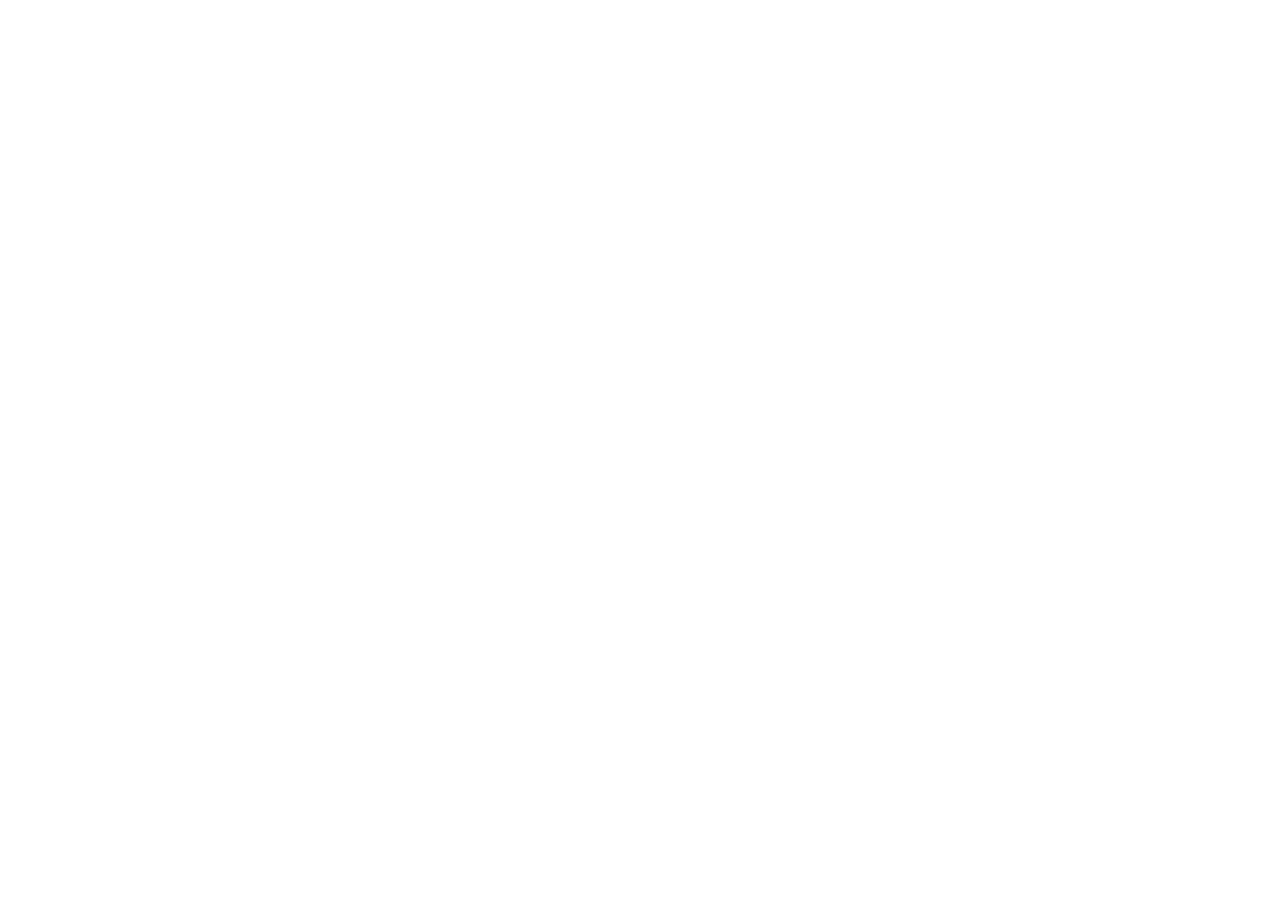
==== about.html @ d8b1a59b "Init : création du dépot, arborescence des fichiers et structure HTML de base" ====
<!DOCTYPE html>
<html lang="en">
<head>
    <meta charset="UTF-8">
    <meta name="viewport" content="width=device-width, initial-scale=1.0">
    <title>A propos - AfriTalent</title>
    <link href="https://cdn.jsdelivr.net/npm/bootstrap@5.3.0/dist/css/bootstrap.min.css" rel="stylesheet">
    <link rel="stylesheet" href="css/style.css">
</head>
<body>
     
     
    <script src="https://cdn.jsdelivr.net/npm/bootstrap@5.3.0/dist/js/bootstrap.bundle.min.js"></script>

    
    <script src="js/main.js"></script>

</body>
</html>
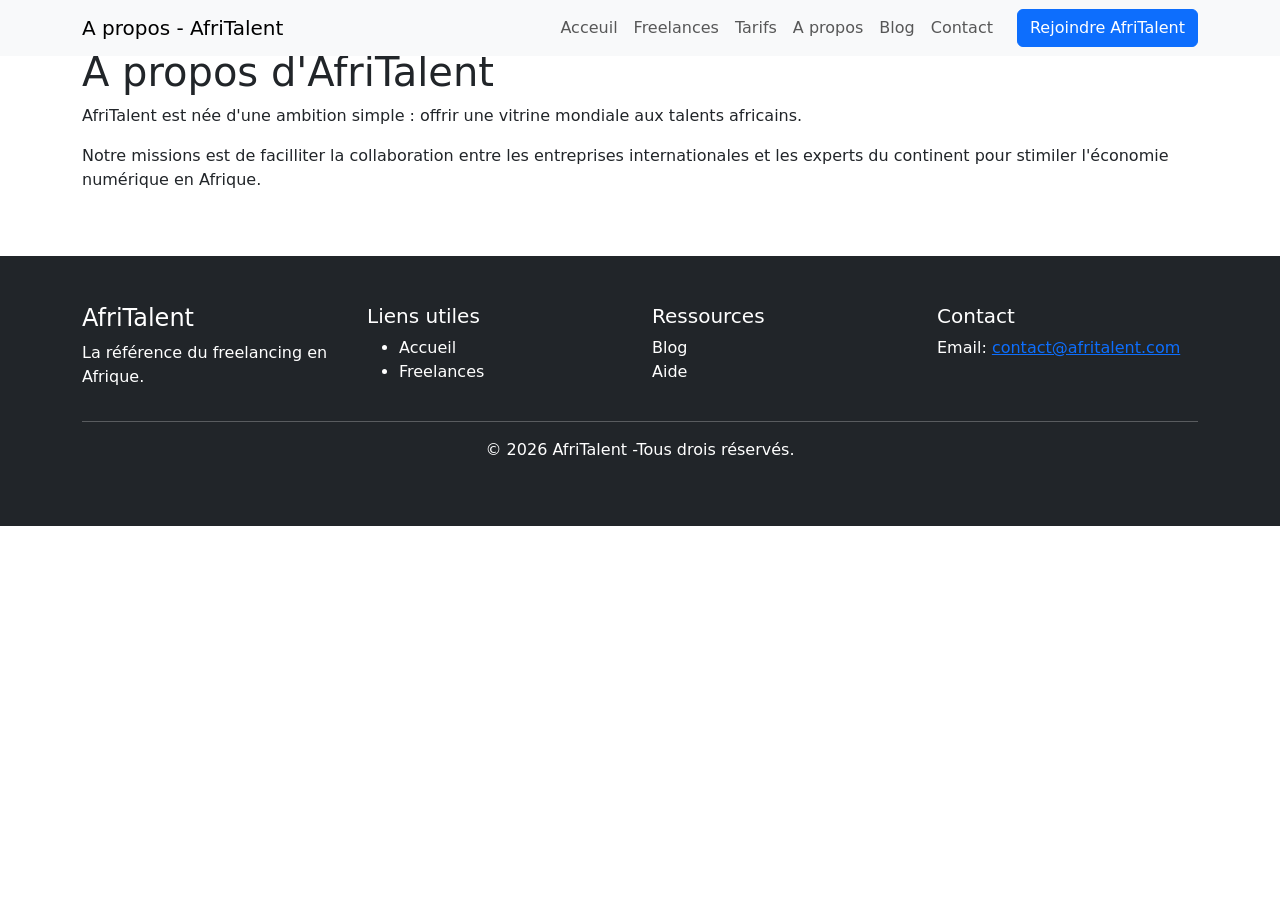
==== commit 028625b9: "HTML : structure complète des 5 pages avec sections et contenu texte" ====
--- a/about.html
+++ b/about.html
@@ -5,9 +5,70 @@
     <meta name="viewport" content="width=device-width, initial-scale=1.0">
     <title>A propos - AfriTalent</title>
     <link href="https://cdn.jsdelivr.net/npm/bootstrap@5.3.0/dist/css/bootstrap.min.css" rel="stylesheet">
+    <link rel="stylesheet" href="https://cdnjs.cloudflare.com/ajax/libs/font-awesome/6.5.1/css/all.min.css">
     <link rel="stylesheet" href="css/style.css">
 </head>
 <body>
+
+     <header>
+        <nav class="navbar navbar-expand-lg navbar-light bg-light fixed-top">
+            <div class="container">
+                <a class="navbar-brand" href="about.html">A propos - AfriTalent</a>
+                <div class="collapse navbar-collapse" id="navbarNav">
+                    <ul class="navbar-nav ms-auto">
+                        <li class="nav-item"><a class="nav-link" href="index.html">Acceuil</a></li>
+                        <li class="nav-item"><a class="nav-link" href="freelance.html">Freelances</a></li>
+                        <li class="nav-item"><a class="nav-link" href="tarifs.html">Tarifs</a></li>
+                        <li class="nav-item"><a class="nav-link" href="about.html">A propos</a></li>
+                        <li class="nav-item"><a class="nav-link" href="#">Blog</a></li> <li class="nav-item"><a class="nav-link" href="contact.html">Contact</a></li>
+                    </ul>
+                    <a href="#" class="btn btn-primary ms-3">Rejoindre AfriTalent</a>
+                </div>
+            </div>
+        </nav>
+     </header>
+
+
+     <main>
+        <section class="container py-5">
+            <h1>A propos d'AfriTalent</h1>
+            <p>AfriTalent est née d'une ambition simple : offrir une vitrine mondiale aux talents africains.</p>
+            <p>Notre missions est de facilliter la collaboration entre les entreprises internationales et les experts du continent pour stimiler l'économie numérique en Afrique.</p>
+        </section>
+     </main>
+
+
+        <footer class="bg-dark text-white py-5">
+         <div class="container">
+            <div class="row">
+                <div class="col-md-3">
+                    <h4>AfriTalent</h4>
+                    <p>La référence du freelancing en Afrique.</p>
+                </div>
+                <div class="col-md-3">
+                    <h5>Liens utiles</h5>
+                    <ul claas="list-unstyled">
+                        <li>Accueil</li>
+                        <li>Freelances</li>
+                    </ul>
+                </div>
+                <div class="col-md-3">
+                    <h5>Ressources</h5>
+                    <ul class="list-unstyled">
+                        <li>Blog</li>
+                        <li>Aide</li>
+                    </ul>
+                </div>
+                <div class="col-md-3">
+                    <h5>Contact</h5>
+                    <p>Email: <a href="mailto:contact@afritalent.com">contact@afritalent.com</a></p>
+                </div>
+            </div>
+            <hr>
+            <p class="text-center">&copy; 2026 AfriTalent -Tous drois réservés.</p>
+         </div>
+     </footer>
+
      
      
     <script src="https://cdn.jsdelivr.net/npm/bootstrap@5.3.0/dist/js/bootstrap.bundle.min.js"></script>
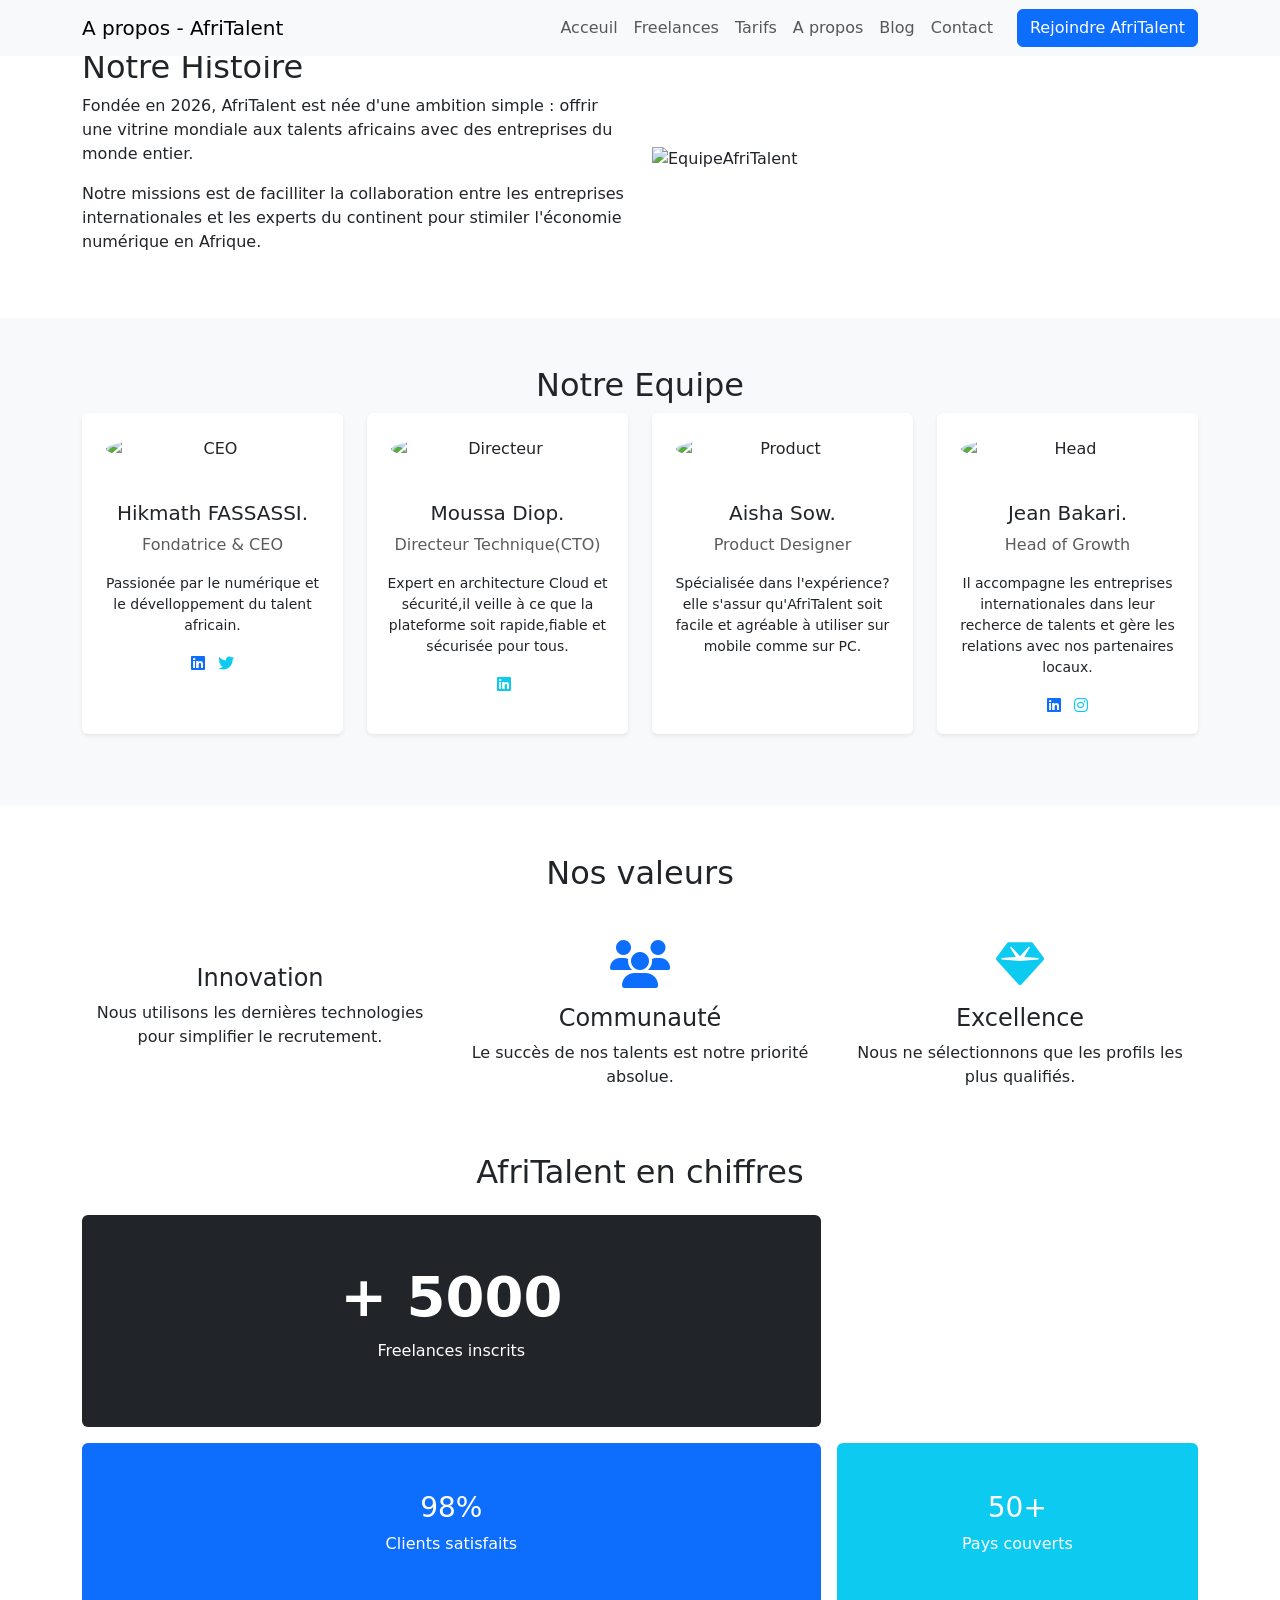
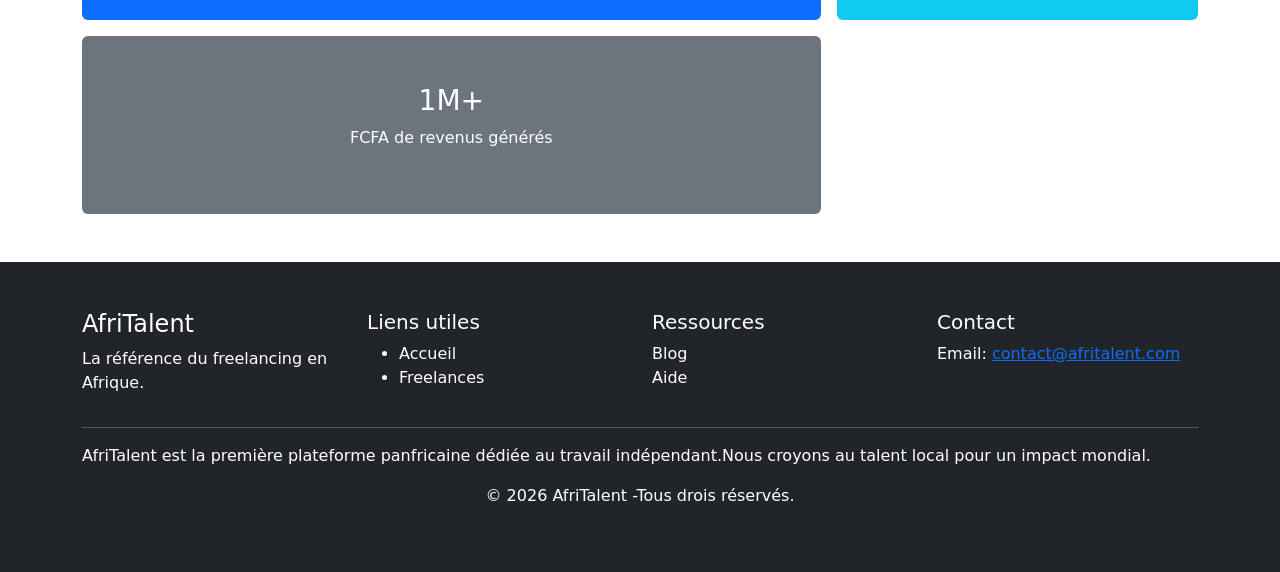
==== commit 8fbd7c34: "commit 2 : Structure HTML complète des 5 pages avec contenu" ====
--- a/about.html
+++ b/about.html
@@ -6,6 +6,7 @@
     <title>A propos - AfriTalent</title>
     <link href="https://cdn.jsdelivr.net/npm/bootstrap@5.3.0/dist/css/bootstrap.min.css" rel="stylesheet">
     <link rel="stylesheet" href="https://cdnjs.cloudflare.com/ajax/libs/font-awesome/6.5.1/css/all.min.css">
+    <link href="https://fonts.googleapis.com/css2?family=Montserrat:wght@700&family=Roboto:wght@400;500&display=swap" rel="stylesheet">
     <link rel="stylesheet" href="css/style.css">
 </head>
 <body>
@@ -31,9 +32,134 @@
 
      <main>
         <section class="container py-5">
-            <h1>A propos d'AfriTalent</h1>
-            <p>AfriTalent est née d'une ambition simple : offrir une vitrine mondiale aux talents africains.</p>
-            <p>Notre missions est de facilliter la collaboration entre les entreprises internationales et les experts du continent pour stimiler l'économie numérique en Afrique.</p>
+            <div class="row align-items-center">
+                <div class="col-md-6">
+                    <h2>Notre Histoire</h2>
+                    <p> Fondée en 2026, AfriTalent est née d'une ambition simple : offrir une vitrine mondiale aux talents africains avec des entreprises du monde entier.</p>
+                    <p>Notre missions est de facilliter la collaboration entre les entreprises internationales et les experts du continent pour stimiler l'économie numérique en Afrique.</p>
+                </div>
+                <div class="col-md-6">
+                    <img src=".//images/istockphoto-1449544090-612x612.jpg" class="img-fuide rounded-shadow" alt="EquipeAfriTalent">
+                </div>
+            </div>
+        </section>
+
+        <section class="bg-light py-5">
+            <div class="container">
+                <h2 class="text-center bm-5">Notre Equipe</h2>
+                <div class="row">
+                    <div class="col-md-3 mb-4">
+                        <div class="card text-center h-100 border-0 shadow-sm">
+                            <img src=".//images/personal12.jpeg" class="card-img-top rounded-circle p-4" alt="CEO">
+                            <div class="card-body">
+                                <h5 class="card-title">Hikmath FASSASSI.</h5>
+                                <p class="text-muted">Fondatrice & CEO</p>
+                                <p class="card-text small">Passionée par le numérique et le dévelloppement du talent africain.</p>
+                                <div class="social-links">
+                                    <a href="#"><i class="fab fa-linkedin text-primary mx-1"></i></a>
+                                    <a href="#"><i class="fab fa-twitter text-info mx-1"></i></a>
+                                </div>
+                            </div>
+                        </div>
+                    </div>
+
+                    <div class="col-md-3 mb-4">
+                        <div class="card text-center h-100 border-0 shadow-sm">
+                            <img src=".//images/CTO.jpg" class="card-img-top rounded-circle p-4" alt="Directeur">
+                            <div class="card-body">
+                                <h5 class="card-title">Moussa Diop.</h5>
+                                <p class="text-muted">Directeur Technique(CTO)</p>
+                                <p class="card-text small">Expert en architecture Cloud et sécurité,il veille à ce que la plateforme soit rapide,fiable et sécurisée pour tous.</p>
+                                <div class="social-links">
+                                    <a href="#"><i class="fab fa-GitHub text-primary mx-1"></i></a>
+                                    <a href="#"><i class="fab fa-linkedin text-info mx-1"></i></a>
+                                </div>
+                            </div>
+                        </div>
+                    </div>
+
+                    <div class="col-md-3 mb-4">
+                        <div class="card text-center h-100 border-0 shadow-sm">
+                            <img src=".//images/istel.jpg" class="card-img-top rounded-circle p-4" alt="Product">
+                            <div class="card-body">
+                                <h5 class="card-title">Aisha Sow.</h5>
+                                <p class="text-muted">Product Designer</p>
+                                <p class="card-text small">Spécialisée dans l'expérience?elle s'assur qu'AfriTalent soit facile et agréable à utiliser sur mobile comme sur PC.</p>
+                                <div class="social-links">
+                                    <a href="#"><i class="fab fa-Behance text-primary mx-1"></i></a>
+                                    <a href="#"><i class="fab fa-Dribbble text-info mx-1"></i></a>
+                                </div>
+                            </div>
+                        </div>
+                    </div>
+
+                    <div class="col-md-3 mb-4">
+                        <div class="card text-center h-100 border-0 shadow-sm">
+                            <img src=".//images/grand.jpg" class="card-img-top rounded-circle p-4" alt="Head">
+                            <div class="card-body">
+                                <h5 class="card-title">Jean Bakari.</h5>
+                                <p class="text-muted">Head of Growth</p>
+                                <p class="card-text small">Il accompagne les entreprises internationales dans leur recherce de talents et gère les relations avec nos partenaires locaux.</p>
+                                <div class="social-links">
+                                    <a href="#"><i class="fab fa-linkedin text-primary mx-1"></i></a>
+                                    <a href="#"><i class="fab fa-instagram text-info mx-1"></i></a>
+                                </div>
+                            </div>
+                        </div>
+                    </div>
+                </div>
+            </div>
+        </section>
+
+        <section class="container py-5">
+            <h2 class="text-center mb-5">Nos valeurs</h2>
+            <div class="row text-center">
+                <div class="col-md-4">
+                    <i class="fas fa-ligtbulb fa-3x text-warning mb-3"></i>
+                    <h4>Innovation</h4>
+                    <p>Nous utilisons les dernières technologies pour simplifier le recrutement.</p>
+                </div>
+                <div class="col-md-4">
+                    <i class="fas fa-users fa-3x text-primary mb-3"></i>
+                    <h4>Communauté</h4>
+                    <p>Le succès de nos talents est  notre priorité absolue.</p>
+                </div>
+                <div class="col-md-4">
+                    <i class="fas fa-gem fa-3x text-info mb-3"></i>
+                    <h4>Excellence</h4>
+                    <p>Nous ne sélectionnons que les profils les plus qualifiés.</p>
+                </div>
+            </div>
+        </section>
+
+        <section class="container mb-5">
+            <h2 class="text-center mb-4">AfriTalent en chiffres</h2>
+            <div class="row g-3">
+                <div class="col-md-8">
+                    <div class="bg-dark text-white p-5 rounded d-flex flex-column justify-content-center align-items-center">
+                        <h3 class="display-4 fw-bold">+ 5000</h3>
+                        <p>Freelances inscrits</p>
+                    </div>
+                </div>
+                <div class="col-md-8">
+                    <div class="bg-primary text-white p-5 rounded text-center">
+                        <h3>98%</h3>
+                        <p>Clients satisfaits</p>
+                    </div>
+                </div>
+                <div class="col-md-4">
+                    <div class="bg-info text-white p-5 rounded text-center">
+                        <h3>50+</h3>
+                        <p>Pays couverts</p>
+                    </div>
+                </div>
+                <div class="col-md-8">
+                    <div class="bg-secondary text-white p-5 rounded text-center">
+                        <h3>1M+</h3>
+                        <p>FCFA de revenus générés</p>
+                    </div>
+                </div>
+            </div>
         </section>
      </main>
 
@@ -65,6 +191,7 @@
                 </div>
             </div>
             <hr>
+            <p>AfriTalent est la première plateforme panfricaine dédiée au travail indépendant.Nous croyons au talent local pour un impact mondial.</p>
             <p class="text-center">&copy; 2026 AfriTalent -Tous drois réservés.</p>
          </div>
      </footer>
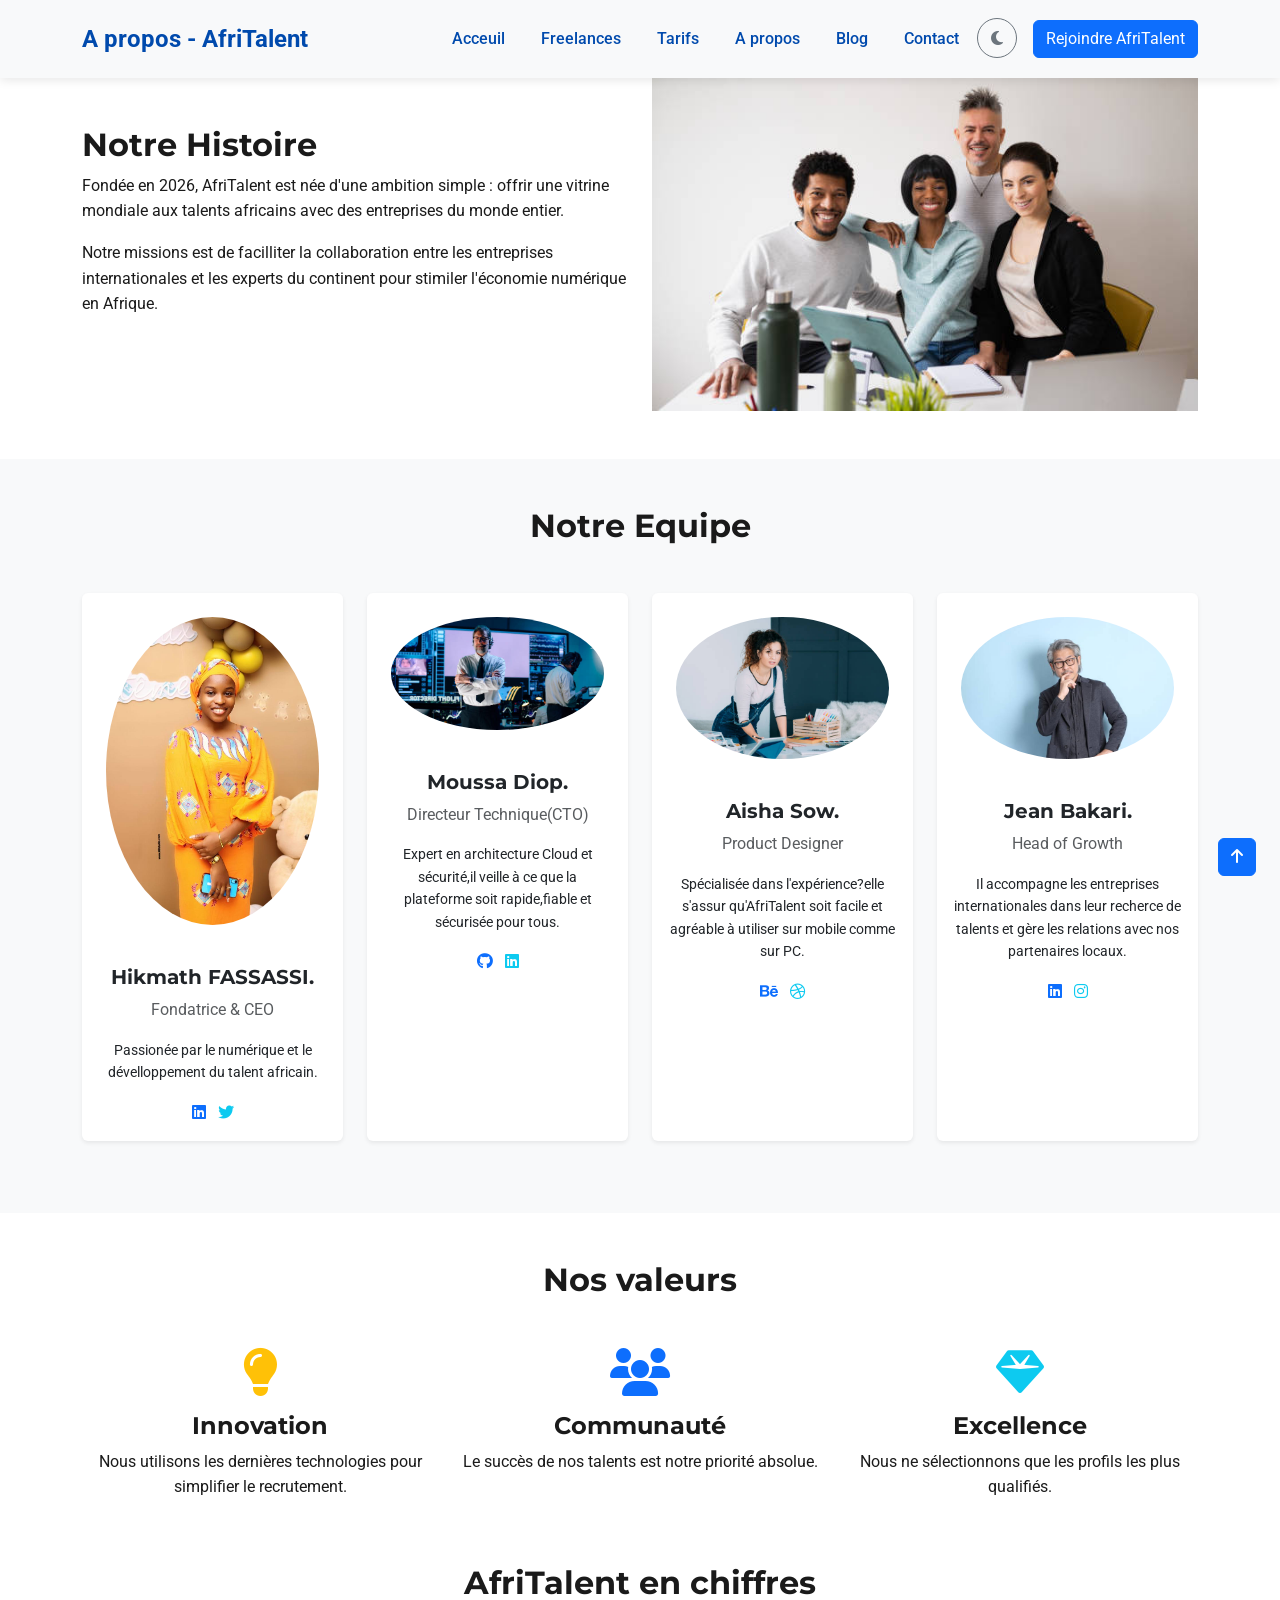
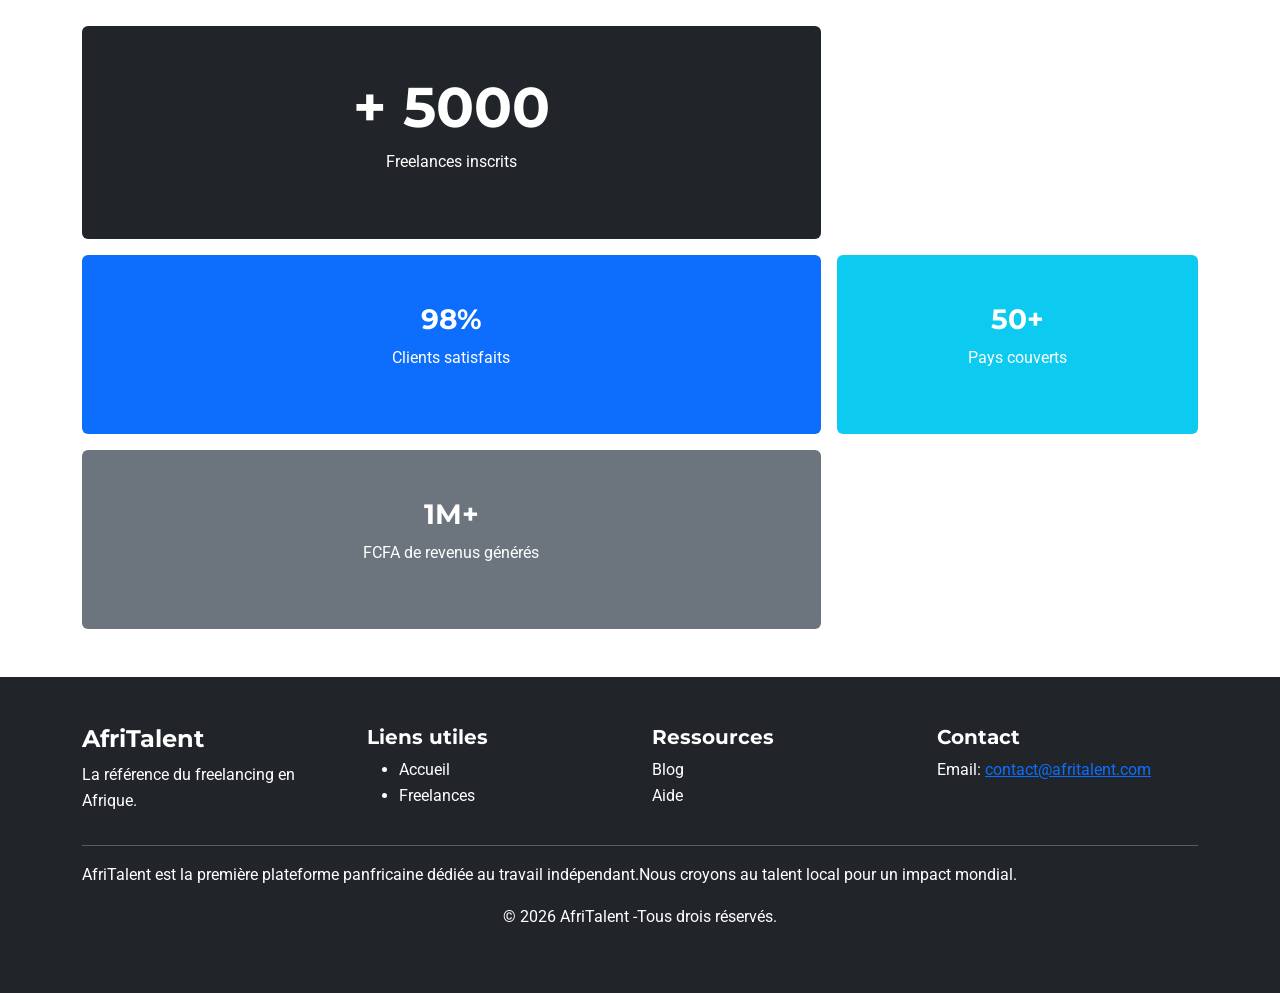
==== commit 53dc1802: "commit 6 :JS : dark mode avec localStorage, navbar dynamique au scroll et corrections globales HTML/" ====
--- a/about.html
+++ b/about.html
@@ -10,7 +10,9 @@
     <link rel="stylesheet" href="css/style.css">
 </head>
 <body>
-
+     <button id="backToTop" class="btn btn-primary position-fixed bottom-0 end-0 m-4 d-none">
+        <i class="fas fa-arrow-up"></i>
+     </button>
      <header>
         <nav class="navbar navbar-expand-lg navbar-light bg-light fixed-top">
             <div class="container">
@@ -22,6 +24,11 @@
                         <li class="nav-item"><a class="nav-link" href="tarifs.html">Tarifs</a></li>
                         <li class="nav-item"><a class="nav-link" href="about.html">A propos</a></li>
                         <li class="nav-item"><a class="nav-link" href="#">Blog</a></li> <li class="nav-item"><a class="nav-link" href="contact.html">Contact</a></li>
+                        <li class="nav-item" ms-lg-3>
+                            <button id="theme-toggle" class="btn btn-outline-secondary rounded-circle p-2" title=""Changer de thème>
+                                <i class="fas fa-moon" id="theme-icon"></i>
+                            </button>
+                        </li>
                     </ul>
                     <a href="#" class="btn btn-primary ms-3">Rejoindre AfriTalent</a>
                 </div>
@@ -46,7 +53,7 @@
 
         <section class="bg-light py-5">
             <div class="container">
-                <h2 class="text-center bm-5">Notre Equipe</h2>
+                <h2 class="text-center mb-5">Notre Equipe</h2>
                 <div class="row">
                     <div class="col-md-3 mb-4">
                         <div class="card text-center h-100 border-0 shadow-sm">
@@ -71,7 +78,7 @@
                                 <p class="text-muted">Directeur Technique(CTO)</p>
                                 <p class="card-text small">Expert en architecture Cloud et sécurité,il veille à ce que la plateforme soit rapide,fiable et sécurisée pour tous.</p>
                                 <div class="social-links">
-                                    <a href="#"><i class="fab fa-GitHub text-primary mx-1"></i></a>
+                                    <a href="#"><i class="fab fa-github text-primary mx-1"></i></a>
                                     <a href="#"><i class="fab fa-linkedin text-info mx-1"></i></a>
                                 </div>
                             </div>
@@ -86,8 +93,8 @@
                                 <p class="text-muted">Product Designer</p>
                                 <p class="card-text small">Spécialisée dans l'expérience?elle s'assur qu'AfriTalent soit facile et agréable à utiliser sur mobile comme sur PC.</p>
                                 <div class="social-links">
-                                    <a href="#"><i class="fab fa-Behance text-primary mx-1"></i></a>
-                                    <a href="#"><i class="fab fa-Dribbble text-info mx-1"></i></a>
+                                    <a href="#"><i class="fab fa-behance text-primary mx-1"></i></a>
+                                    <a href="#"><i class="fab fa-dribbble text-info mx-1"></i></a>
                                 </div>
                             </div>
                         </div>
@@ -115,7 +122,7 @@
             <h2 class="text-center mb-5">Nos valeurs</h2>
             <div class="row text-center">
                 <div class="col-md-4">
-                    <i class="fas fa-ligtbulb fa-3x text-warning mb-3"></i>
+                    <i class="fas fa-lightbulb fa-3x text-warning mb-3"></i>
                     <h4>Innovation</h4>
                     <p>Nous utilisons les dernières technologies pour simplifier le recrutement.</p>
                 </div>
@@ -202,6 +209,10 @@
 
     
     <script src="js/main.js"></script>
+     <button id="backToTop" class="btn btn-outline-primary position-fixed bottom-0 end-0 m-4 d-none" style="z-index: 1000; border-radius: 50%; width: 50px; height: 50px;">
+        <i class="fas fa-arrow-up"></i>
+    </button>
+
 
 </body>
 </html>
--- a/css/style.css
+++ b/css/style.css
@@ -0,0 +1,206 @@
+:root {
+    /* couleurs */
+    --primary-color: #004aad;
+    --secondary-color: #ff9100;
+    --dark-color: #1a1a1a;
+    --light-color: #f8f9fa;
+
+    /* typographie */
+    --title-font: 'Montserrat', sans-serif;
+    --body-font: 'Roboto', sans-serif;
+
+    /* espacements */
+    --section-padding: 80px 0;
+    --card-shadow:0 4px 15px rgba(0,0,0,0.1);
+    --border-radius: 12px;
+}
+
+@import url('https://fonts.googleapis.com/css2?family=Montserrat:wght@700&family=Roboto:wght@400;500&display=swap');
+
+* {
+    margin: 0;
+    padding: 0;
+    box-sizing: border-box;
+}
+
+body {
+    font-family: var(--body-font);
+    line-height: 1.6;
+    color: var(--dark-color);
+    background-color: #ffffff;
+}
+
+h1, h2, h3, h4, h5 {
+    font-family: var(--title-font);
+    font-weight: 700;
+}
+
+.navbar {
+    background-color: white;
+    box-shadow: 0 2px 10px rgba(0,0,0,0.1);
+    padding: 15px 0;
+}
+
+.navbar-brand {
+    font-weight: bold;
+    color: var(--primary-color);
+    font-size: 1.5rem;
+}
+
+.nav-link {
+    color: var(--primary-color);
+    font-weight: 500;
+    margin: 0 10px;
+    transition: color 0.3s;
+}
+
+.nav-link:hover {
+    color: var(--primary-color)
+}
+
+.secion-hero {
+    padding: 100px 0;
+    background: linear-gradient(45deg, var(--white) 50%, var(--light-bg) 50%);
+}
+
+.hero-content {
+    max-width: 600px;
+    font-size: 1.1rem;
+    line-height: 1.8;
+}
+ 
+.bento-grid {
+    display: grid;
+    grid-template-columns: repeat(3, 1fr);
+    grid-auto-rows: 200px;
+    gap: 20px;
+    transition: transform 0.3s ease;
+    flex-direction: column;
+    justify-content: center;
+}
+
+.bento-item-large {
+    grid-column: span 2;
+    grid-row: span 2;
+    background-color: var(--primary-color);
+    color: white;
+}
+
+.bento-item-medium {
+    background-color: var(--secondary-color);
+    color: white;
+}
+
+.bento-item:hover {
+    transform: scale(1.02);
+    box-shadow: 0 10px 20px rgba(0,0,0,0.1);
+}
+
+.category-card {
+    transition: all 0.4s cubic-bezier(0.175, 0.885, 0.32, 1.275);
+    border: none;
+    box-shadow: var(--card-shadow);
+}
+
+.category-card:hover {
+    transform: scale(1.05) rotate(1deg);
+    background-color: var(--light-bg);
+    cursor: pointer;
+}
+
+.category-card i {
+    transition: transform 0.3s;
+}
+
+.category-card:hover i {
+    transform: translate(-5px);
+}
+
+.card-price {
+    border-radius: 15px;
+    border: 2px solid transparent;
+}
+
+.card-price.popular {
+    border-color: var(--secondary-color);
+    transform: scale(1.1);
+    z-index: 10;
+}
+
+.carousel-item {
+    padding: 40px;
+    text-align: center;
+    font-style: italic;
+}
+
+.carousel-control-prev-icon,
+.carousel-control-next-icon {
+    background-color: var(--primary-color);
+    border-radius: 50px;
+    padding: 15px;
+}
+
+/* Responsive Design */
+@media (max-width: 992px) {
+    .bento-grid {
+        grid-template-columns: 1fr !important;
+        grid-auto-rows: auto !important;
+        gap: 15px;
+    }
+
+    .bento-item-large, .bento-item-medium {
+        grid-column: span 1 !important;
+        grid-row: span 1 !important ;
+
+    }
+}
+
+h1 {
+    font-size: 1.8rem !important;
+}
+.hero-section {
+    text-align: center !important;
+}
+
+img, iframe {
+    max-width: 100% !important;
+    height: auto !important;
+}
+
+iframe {
+    margin-top: -20px;
+    margin-bottom: 0px;
+    width: 100% !important;
+    box-shadow: 0 4px 12px rgba(0,0,0,0.1);
+    border-radius: 15px;
+}
+
+dark-mode {
+    background-color: #121212; 
+    color: #ffffff;
+}
+
+dark-mode .card, .dark-mode .navbar {
+    background-color: #1e1e1e;
+    color: #ffffff;
+    border-color: #333;
+}
+
+#theme-toggle {
+    width: 40px;
+    height: 40px;
+    display: flex;
+    align-items: center;
+    justify-content: center;
+    transition: all 0.3s ease;
+}
+
+#theme-toggle:hover {
+    background-color: var(--primary-color);
+    color: white;
+    border-color: var(--primary-color);
+}
+
+#backToTop {
+    z-index: 1050;
+}
